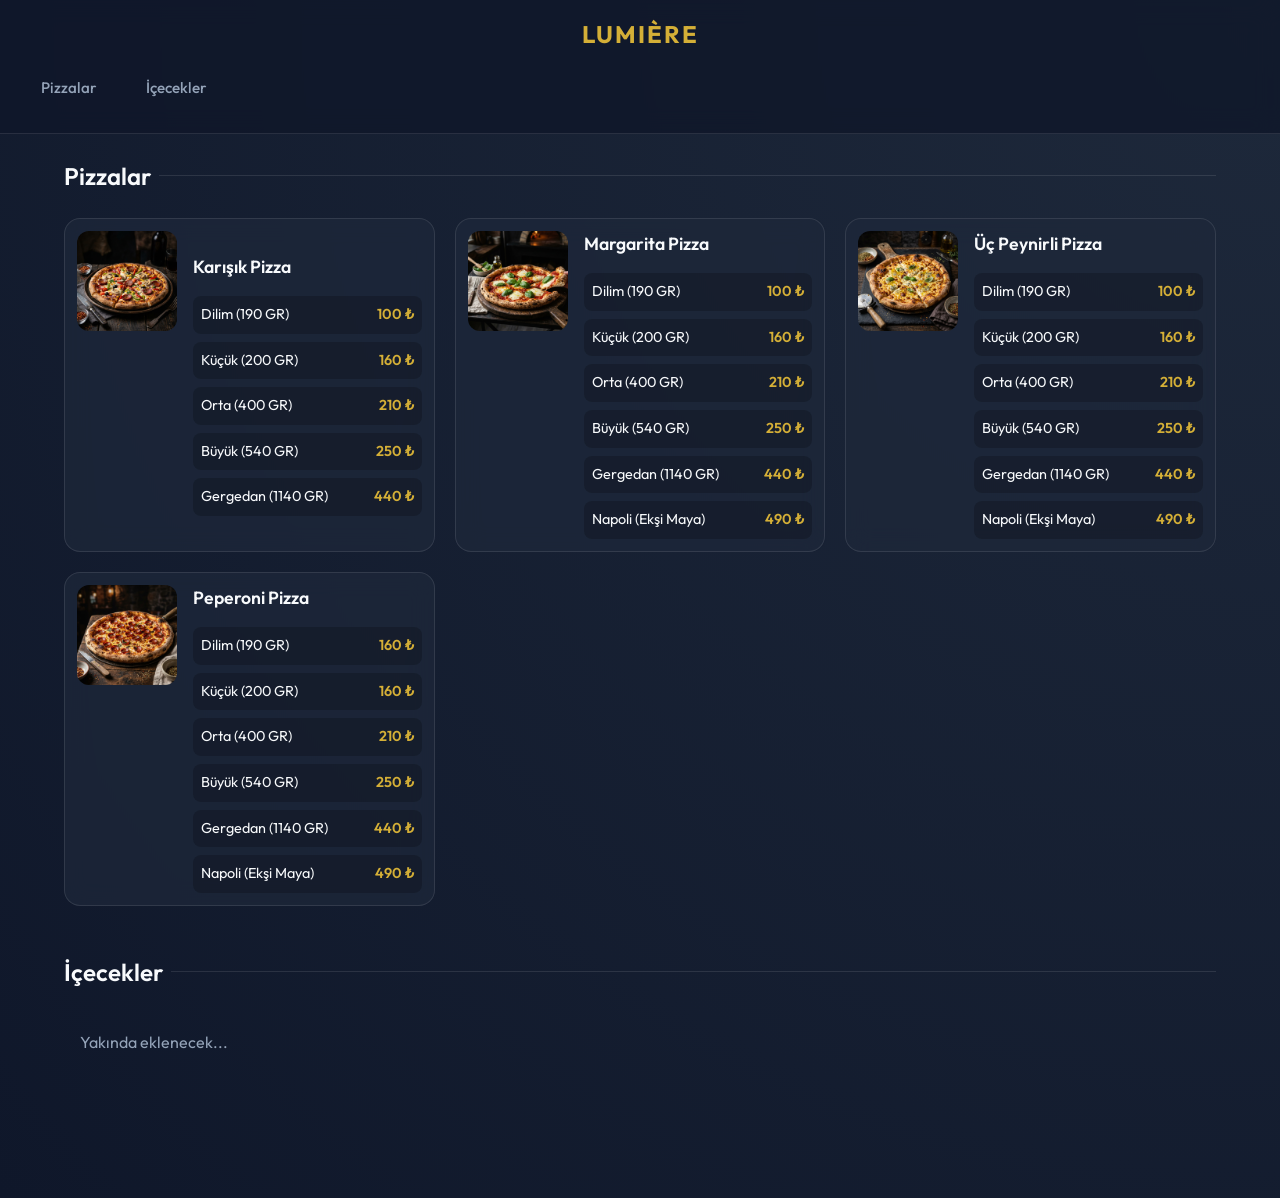
==== QR Menu/index.html @ 3f5f79b6 "Add files via upload" ====
<!DOCTYPE html>
<html lang="tr">
<head>
    <meta charset="UTF-8">
    <meta name="viewport" content="width=device-width, initial-scale=1.0, maximum-scale=1.0, user-scalable=no">
    <title>Lumière - QR Menü</title>
    <meta name="description" content="Lumière restoran dijital QR menüsü.">
    <link rel="stylesheet" href="styles.css">
</head>
<body>
    <header>
        <div class="brand">LUMIÈRE</div>
        <nav class="category-nav">
            <a href="#pizzalar" class="category-link active">Pizzalar</a>
            <a href="#icecekler" class="category-link">İçecekler</a>
        </nav>
    </header>

    <main>
        <!-- Pizzalar -->
        <section id="pizzalar" class="menu-section">
            <h2 class="section-title">Pizzalar</h2>
            <div class="menu-grid">
                
                <div class="menu-card">
                    <img src="assets/karisik_pizza.png" alt="Karışık Pizza" class="menu-image">
                    <div class="menu-details">
                        <h3 class="menu-title">Karışık Pizza</h3>
                        <div class="menu-variants">
                            <div class="menu-variant">
                                <span class="variant-name">Dilim (190 GR)</span>
                                <span class="variant-price">100 ₺</span>
                            </div>
                            <div class="menu-variant">
                                <span class="variant-name">Küçük (200 GR)</span>
                                <span class="variant-price">160 ₺</span>
                            </div>
                            <div class="menu-variant">
                                <span class="variant-name">Orta (400 GR)</span>
                                <span class="variant-price">210 ₺</span>
                            </div>
                            <div class="menu-variant">
                                <span class="variant-name">Büyük (540 GR)</span>
                                <span class="variant-price">250 ₺</span>
                            </div>
                            <div class="menu-variant">
                                <span class="variant-name">Gergedan (1140 GR)</span>
                                <span class="variant-price">440 ₺</span>
                            </div>
                        </div>
                    </div>
                </div>

                <div class="menu-card">
                    <img src="assets/margarita_pizza.png" alt="Margarita Pizza" class="menu-image">
                    <div class="menu-details">
                        <h3 class="menu-title">Margarita Pizza</h3>
                        <div class="menu-variants">
                            <div class="menu-variant">
                                <span class="variant-name">Dilim (190 GR)</span>
                                <span class="variant-price">100 ₺</span>
                            </div>
                            <div class="menu-variant">
                                <span class="variant-name">Küçük (200 GR)</span>
                                <span class="variant-price">160 ₺</span>
                            </div>
                            <div class="menu-variant">
                                <span class="variant-name">Orta (400 GR)</span>
                                <span class="variant-price">210 ₺</span>
                            </div>
                            <div class="menu-variant">
                                <span class="variant-name">Büyük (540 GR)</span>
                                <span class="variant-price">250 ₺</span>
                            </div>
                            <div class="menu-variant">
                                <span class="variant-name">Gergedan (1140 GR)</span>
                                <span class="variant-price">440 ₺</span>
                            </div>
                            <div class="menu-variant">
                                <span class="variant-name">Napoli (Ekşi Maya)</span>
                                <span class="variant-price">490 ₺</span>
                            </div>
                        </div>
                    </div>
                </div>

                <div class="menu-card">
                    <img src="assets/uc_peynirli_pizza.png" alt="Üç Peynirli Pizza" class="menu-image">
                    <div class="menu-details">
                        <h3 class="menu-title">Üç Peynirli Pizza</h3>
                        <div class="menu-variants">
                            <div class="menu-variant">
                                <span class="variant-name">Dilim (190 GR)</span>
                                <span class="variant-price">100 ₺</span>
                            </div>
                            <div class="menu-variant">
                                <span class="variant-name">Küçük (200 GR)</span>
                                <span class="variant-price">160 ₺</span>
                            </div>
                            <div class="menu-variant">
                                <span class="variant-name">Orta (400 GR)</span>
                                <span class="variant-price">210 ₺</span>
                            </div>
                            <div class="menu-variant">
                                <span class="variant-name">Büyük (540 GR)</span>
                                <span class="variant-price">250 ₺</span>
                            </div>
                            <div class="menu-variant">
                                <span class="variant-name">Gergedan (1140 GR)</span>
                                <span class="variant-price">440 ₺</span>
                            </div>
                            <div class="menu-variant">
                                <span class="variant-name">Napoli (Ekşi Maya)</span>
                                <span class="variant-price">490 ₺</span>
                            </div>
                        </div>
                    </div>
                </div>

                <div class="menu-card">
                    <img src="assets/peperoni_pizza.png" alt="Peperoni Pizza" class="menu-image">
                    <div class="menu-details">
                        <h3 class="menu-title">Peperoni Pizza</h3>
                        <div class="menu-variants">
                            <div class="menu-variant">
                                <span class="variant-name">Dilim (190 GR)</span>
                                <span class="variant-price">160 ₺</span>
                            </div>
                            <div class="menu-variant">
                                <span class="variant-name">Küçük (200 GR)</span>
                                <span class="variant-price">160 ₺</span>
                            </div>
                            <div class="menu-variant">
                                <span class="variant-name">Orta (400 GR)</span>
                                <span class="variant-price">210 ₺</span>
                            </div>
                            <div class="menu-variant">
                                <span class="variant-name">Büyük (540 GR)</span>
                                <span class="variant-price">250 ₺</span>
                            </div>
                            <div class="menu-variant">
                                <span class="variant-name">Gergedan (1140 GR)</span>
                                <span class="variant-price">440 ₺</span>
                            </div>
                            <div class="menu-variant">
                                <span class="variant-name">Napoli (Ekşi Maya)</span>
                                <span class="variant-price">490 ₺</span>
                            </div>
                        </div>
                    </div>
                </div>
            </div>
        </section>

        <!-- İçecekler -->
        <section id="icecekler" class="menu-section">
            <h2 class="section-title">İçecekler</h2>
            <div class="menu-grid">
                <p style="color: var(--text-muted); padding: 1rem;">Yakında eklenecek...</p>
            </div>
        </section>

    </main>

    <script src="script.js"></script>
</body>
</html>
---- QR Menu/styles.css ----
@import url('https://fonts.googleapis.com/css2?family=Outfit:wght@300;400;500;600;700&display=swap');

:root {
  --bg-color: #0f172a;
  --surface-color: rgba(30, 41, 59, 0.7);
  --surface-border: rgba(255, 255, 255, 0.1);
  --primary: #d4af37; /* Gold accent */
  --text-main: #f8fafc;
  --text-muted: #94a3b8;
  --glass-blur: blur(12px);
}

* {
  margin: 0;
  padding: 0;
  box-sizing: border-box;
}

body {
  font-family: 'Outfit', sans-serif;
  background-color: var(--bg-color);
  background-image: radial-gradient(circle at top right, #1e293b 0%, #0f172a 100%);
  color: var(--text-main);
  line-height: 1.5;
  -webkit-font-smoothing: antialiased;
  min-height: 100vh;
}

/* Header & Nav */
header {
  position: sticky;
  top: 0;
  z-index: 100;
  background: rgba(15, 23, 42, 0.8);
  backdrop-filter: var(--glass-blur);
  -webkit-backdrop-filter: var(--glass-blur);
  border-bottom: 1px solid var(--surface-border);
  padding: 1rem 0;
}

.brand {
  text-align: center;
  font-size: 1.5rem;
  font-weight: 700;
  letter-spacing: 2px;
  text-transform: uppercase;
  color: var(--primary);
  margin-bottom: 1rem;
}

.category-nav {
  display: flex;
  overflow-x: auto;
  gap: 1rem;
  padding: 0 1.5rem 0.5rem;
  scrollbar-width: none; /* Firefox */
}

.category-nav::-webkit-scrollbar {
  display: none; /* Safari and Chrome */
}

.category-link {
  color: var(--text-muted);
  text-decoration: none;
  font-size: 0.95rem;
  font-weight: 500;
  white-space: nowrap;
  padding: 0.5rem 1rem;
  border-radius: 99px;
  transition: all 0.3s ease;
  border: 1px solid transparent;
}

.category-link.active {
  color: var(--primary);
  background: rgba(212, 175, 55, 0.1);
  border-color: rgba(212, 175, 55, 0.3);
}

/* Main Content */
main {
  padding: 1.5rem;
  padding-bottom: 5rem;
}

.menu-section {
  margin-bottom: 3rem;
  scroll-margin-top: 140px; /* Offset for sticky header */
}

.section-title {
  font-size: 1.5rem;
  font-weight: 600;
  margin-bottom: 1.5rem;
  display: flex;
  align-items: center;
  gap: 0.5rem;
}

.section-title::after {
  content: '';
  flex-grow: 1;
  height: 1px;
  background: var(--surface-border);
}

.menu-grid {
  display: grid;
  gap: 1.25rem;
}

/* Cards */
.menu-card {
  display: flex;
  gap: 1rem;
  background: var(--surface-color);
  border: 1px solid var(--surface-border);
  border-radius: 16px;
  padding: 0.75rem;
  backdrop-filter: var(--glass-blur);
  -webkit-backdrop-filter: var(--glass-blur);
  transition: transform 0.3s ease, box-shadow 0.3s ease;
  opacity: 0;
  transform: translateY(20px);
  animation: fadeUp 0.6s ease forwards;
}

.menu-card:active {
  transform: scale(0.98);
}

.menu-image {
  width: 100px;
  height: 100px;
  border-radius: 12px;
  object-fit: cover;
  flex-shrink: 0;
}

.menu-details {
  flex-grow: 1;
  display: flex;
  flex-direction: column;
  justify-content: center;
}

.menu-title {
  font-size: 1.1rem;
  font-weight: 600;
  margin-bottom: 0.25rem;
}

.menu-desc {
  font-size: 0.85rem;
  color: var(--text-muted);
  margin-bottom: 0.75rem;
  display: -webkit-box;
  -webkit-line-clamp: 2;
  -webkit-box-orient: vertical;
  overflow: hidden;
}

.menu-price {
  font-size: 1.1rem;
  font-weight: 700;
  color: var(--primary);
  margin-top: auto;
}

.menu-variants {
  display: flex;
  flex-direction: column;
  gap: 0.5rem;
  margin-top: 0.75rem;
}

.menu-variant {
  display: flex;
  justify-content: space-between;
  align-items: center;
  font-size: 0.9rem;
  padding: 0.5rem;
  background: rgba(0, 0, 0, 0.2);
  border-radius: 8px;
}

.variant-name {
  color: var(--text-main);
}

.variant-price {
  font-weight: 600;
  color: var(--primary);
}

/* Animations */
@keyframes fadeUp {
  to {
    opacity: 1;
    transform: translateY(0);
  }
}

/* Staggered animation delays */
.menu-card:nth-child(1) { animation-delay: 0.1s; }
.menu-card:nth-child(2) { animation-delay: 0.2s; }
.menu-card:nth-child(3) { animation-delay: 0.3s; }
.menu-card:nth-child(4) { animation-delay: 0.4s; }

/* Responsive (Tablets & Desktop) */
@media (min-width: 768px) {
  .menu-grid {
    grid-template-columns: repeat(2, 1fr);
  }
}
@media (min-width: 1024px) {
  main {
    max-width: 1200px;
    margin: 0 auto;
  }
  .menu-grid {
    grid-template-columns: repeat(3, 1fr);
  }
}
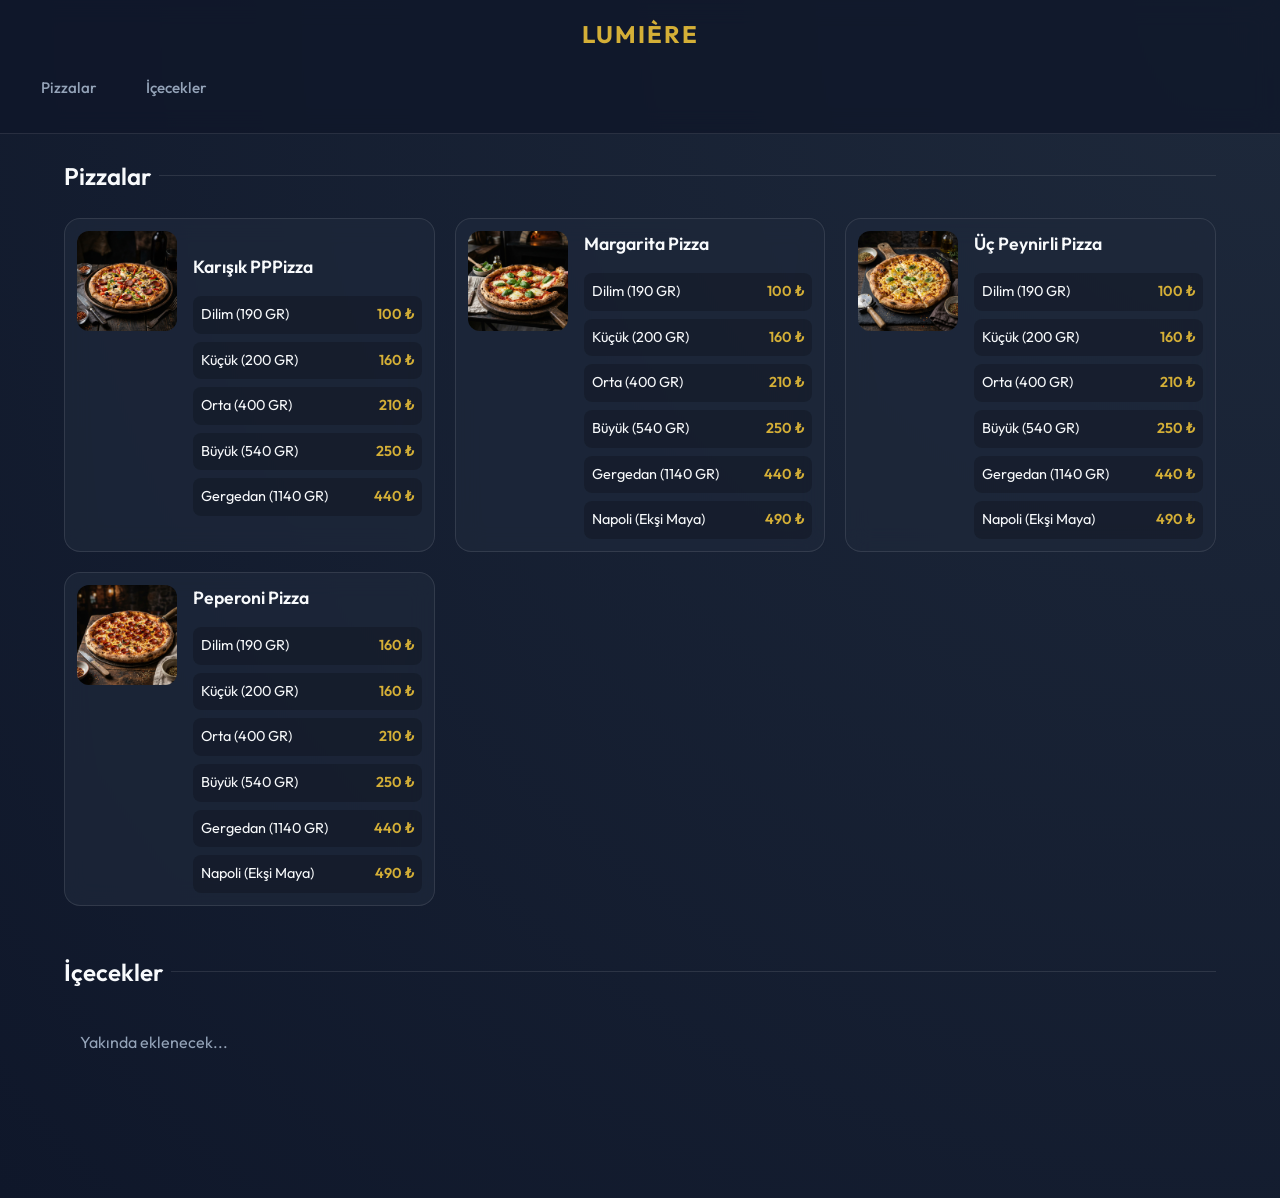
==== commit 0f1d0a24: "PP" ====
--- a/QR Menu/index.html
+++ b/QR Menu/index.html
@@ -25,7 +25,7 @@
                 <div class="menu-card">
                     <img src="assets/karisik_pizza.png" alt="Karışık Pizza" class="menu-image">
                     <div class="menu-details">
-                        <h3 class="menu-title">Karışık Pizza</h3>
+                        <h3 class="menu-title">Karışık PPPizza</h3>
                         <div class="menu-variants">
                             <div class="menu-variant">
                                 <span class="variant-name">Dilim (190 GR)</span>
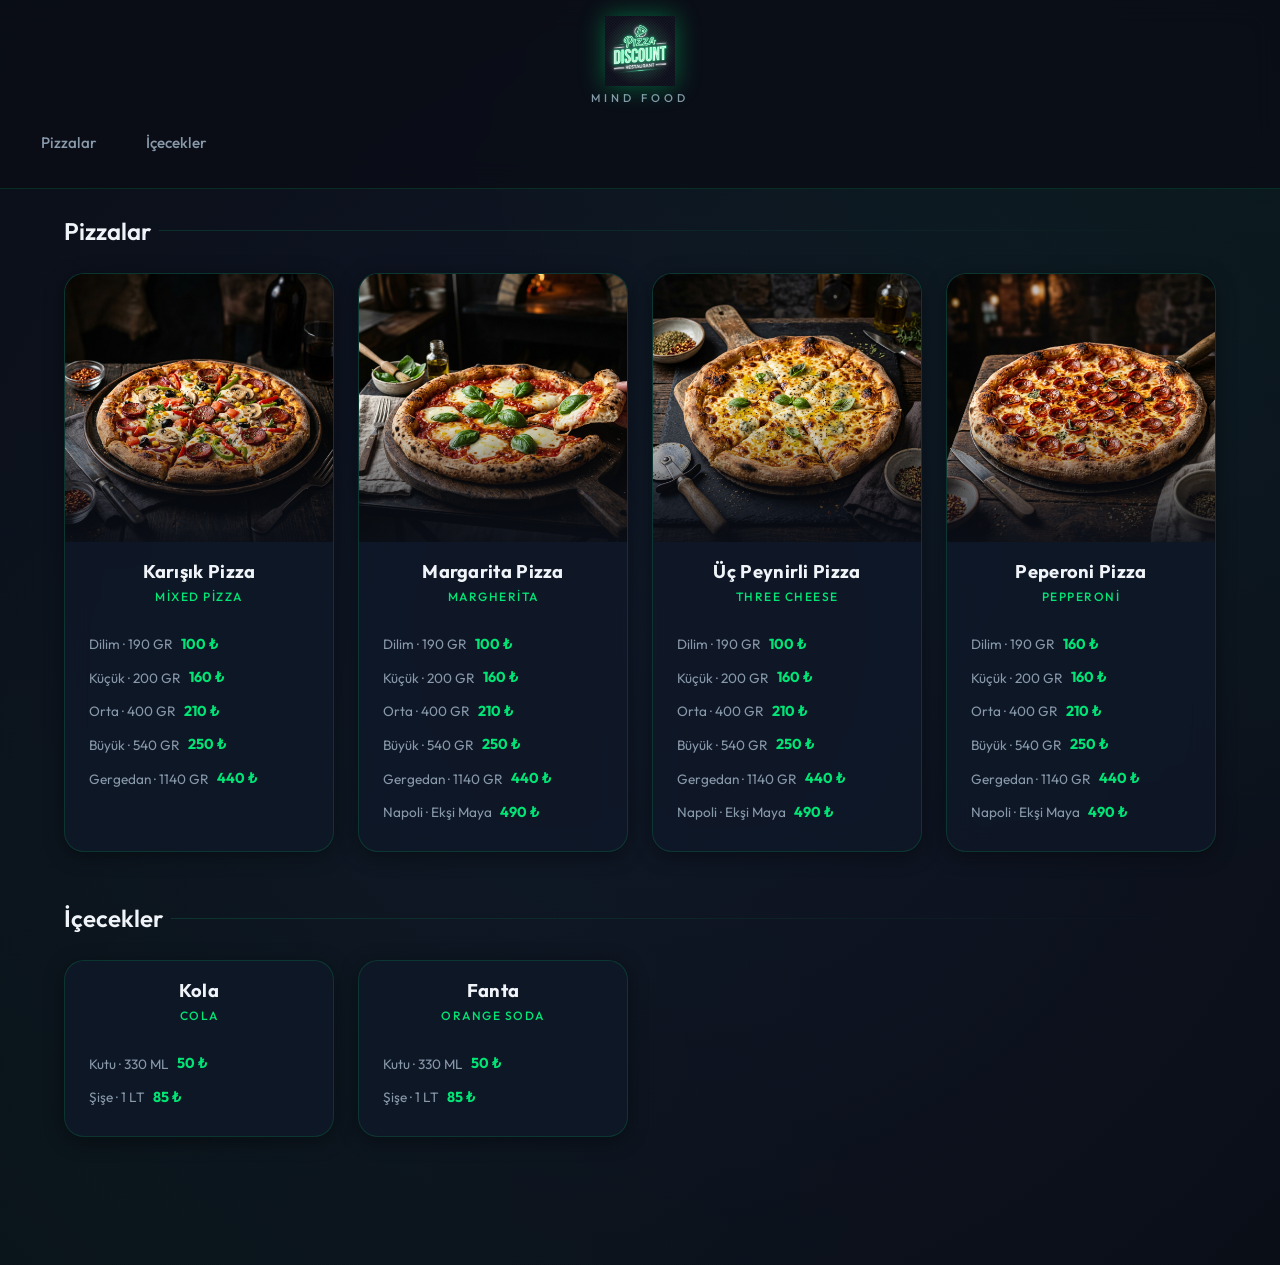
==== commit c30e9747: "Add files via upload" ====
--- a/QR Menu/index.html
+++ b/QR Menu/index.html
@@ -3,13 +3,16 @@
 <head>
     <meta charset="UTF-8">
     <meta name="viewport" content="width=device-width, initial-scale=1.0, maximum-scale=1.0, user-scalable=no">
-    <title>Lumière - QR Menü</title>
-    <meta name="description" content="Lumière restoran dijital QR menüsü.">
+    <title>Discount Pizza - QR Menü</title>
+    <meta name="description" content="Discount Pizza dijital QR menüsü. Mind Food.">
     <link rel="stylesheet" href="styles.css">
 </head>
 <body>
     <header>
-        <div class="brand">LUMIÈRE</div>
+        <div class="brand">
+            <img src="assets/logo.png" alt="Discount Pizza" class="brand-logo">
+            <span class="brand-tagline">MIND FOOD</span>
+        </div>
         <nav class="category-nav">
             <a href="#pizzalar" class="category-link active">Pizzalar</a>
             <a href="#icecekler" class="category-link">İçecekler</a>
@@ -21,134 +24,147 @@
         <section id="pizzalar" class="menu-section">
             <h2 class="section-title">Pizzalar</h2>
             <div class="menu-grid">
-                
-                <div class="menu-card">
-                    <img src="assets/karisik_pizza.png" alt="Karışık Pizza" class="menu-image">
-                    <div class="menu-details">
-                        <h3 class="menu-title">Karışık PPPizza</h3>
-                        <div class="menu-variants">
-                            <div class="menu-variant">
-                                <span class="variant-name">Dilim (190 GR)</span>
-                                <span class="variant-price">100 ₺</span>
-                            </div>
-                            <div class="menu-variant">
-                                <span class="variant-name">Küçük (200 GR)</span>
-                                <span class="variant-price">160 ₺</span>
-                            </div>
-                            <div class="menu-variant">
-                                <span class="variant-name">Orta (400 GR)</span>
-                                <span class="variant-price">210 ₺</span>
-                            </div>
-                            <div class="menu-variant">
-                                <span class="variant-name">Büyük (540 GR)</span>
-                                <span class="variant-price">250 ₺</span>
-                            </div>
-                            <div class="menu-variant">
-                                <span class="variant-name">Gergedan (1140 GR)</span>
-                                <span class="variant-price">440 ₺</span>
-                            </div>
-                        </div>
-                    </div>
-                </div>
-
-                <div class="menu-card">
-                    <img src="assets/margarita_pizza.png" alt="Margarita Pizza" class="menu-image">
+
+                <div class="menu-card">
+                    <div class="menu-image-wrap">
+                        <img src="assets/karisik_pizza.png" alt="Karışık Pizza" class="menu-image">
+                    </div>
+                    <div class="menu-details">
+                        <h3 class="menu-title">Karışık Pizza</h3>
+                        <span class="menu-subtitle">Mixed Pizza</span>
+                    </div>
+                    <div class="menu-variants">
+                        <div class="menu-variant">
+                            <span class="variant-name">Dilim · 190 GR</span>
+                            <span class="variant-price">100 ₺</span>
+                        </div>
+                        <div class="menu-variant">
+                            <span class="variant-name">Küçük · 200 GR</span>
+                            <span class="variant-price">160 ₺</span>
+                        </div>
+                        <div class="menu-variant">
+                            <span class="variant-name">Orta · 400 GR</span>
+                            <span class="variant-price">210 ₺</span>
+                        </div>
+                        <div class="menu-variant">
+                            <span class="variant-name">Büyük · 540 GR</span>
+                            <span class="variant-price">250 ₺</span>
+                        </div>
+                        <div class="menu-variant">
+                            <span class="variant-name">Gergedan · 1140 GR</span>
+                            <span class="variant-price">440 ₺</span>
+                        </div>
+                    </div>
+                </div>
+
+                <div class="menu-card">
+                    <div class="menu-image-wrap">
+                        <img src="assets/margarita_pizza.png" alt="Margarita Pizza" class="menu-image">
+                    </div>
                     <div class="menu-details">
                         <h3 class="menu-title">Margarita Pizza</h3>
-                        <div class="menu-variants">
-                            <div class="menu-variant">
-                                <span class="variant-name">Dilim (190 GR)</span>
-                                <span class="variant-price">100 ₺</span>
-                            </div>
-                            <div class="menu-variant">
-                                <span class="variant-name">Küçük (200 GR)</span>
-                                <span class="variant-price">160 ₺</span>
-                            </div>
-                            <div class="menu-variant">
-                                <span class="variant-name">Orta (400 GR)</span>
-                                <span class="variant-price">210 ₺</span>
-                            </div>
-                            <div class="menu-variant">
-                                <span class="variant-name">Büyük (540 GR)</span>
-                                <span class="variant-price">250 ₺</span>
-                            </div>
-                            <div class="menu-variant">
-                                <span class="variant-name">Gergedan (1140 GR)</span>
-                                <span class="variant-price">440 ₺</span>
-                            </div>
-                            <div class="menu-variant">
-                                <span class="variant-name">Napoli (Ekşi Maya)</span>
-                                <span class="variant-price">490 ₺</span>
-                            </div>
-                        </div>
-                    </div>
-                </div>
-
-                <div class="menu-card">
-                    <img src="assets/uc_peynirli_pizza.png" alt="Üç Peynirli Pizza" class="menu-image">
+                        <span class="menu-subtitle">Margherita</span>
+                    </div>
+                    <div class="menu-variants">
+                        <div class="menu-variant">
+                            <span class="variant-name">Dilim · 190 GR</span>
+                            <span class="variant-price">100 ₺</span>
+                        </div>
+                        <div class="menu-variant">
+                            <span class="variant-name">Küçük · 200 GR</span>
+                            <span class="variant-price">160 ₺</span>
+                        </div>
+                        <div class="menu-variant">
+                            <span class="variant-name">Orta · 400 GR</span>
+                            <span class="variant-price">210 ₺</span>
+                        </div>
+                        <div class="menu-variant">
+                            <span class="variant-name">Büyük · 540 GR</span>
+                            <span class="variant-price">250 ₺</span>
+                        </div>
+                        <div class="menu-variant">
+                            <span class="variant-name">Gergedan · 1140 GR</span>
+                            <span class="variant-price">440 ₺</span>
+                        </div>
+                        <div class="menu-variant">
+                            <span class="variant-name">Napoli · Ekşi Maya</span>
+                            <span class="variant-price">490 ₺</span>
+                        </div>
+                    </div>
+                </div>
+
+                <div class="menu-card">
+                    <div class="menu-image-wrap">
+                        <img src="assets/uc_peynirli_pizza.png" alt="Üç Peynirli Pizza" class="menu-image">
+                    </div>
                     <div class="menu-details">
                         <h3 class="menu-title">Üç Peynirli Pizza</h3>
-                        <div class="menu-variants">
-                            <div class="menu-variant">
-                                <span class="variant-name">Dilim (190 GR)</span>
-                                <span class="variant-price">100 ₺</span>
-                            </div>
-                            <div class="menu-variant">
-                                <span class="variant-name">Küçük (200 GR)</span>
-                                <span class="variant-price">160 ₺</span>
-                            </div>
-                            <div class="menu-variant">
-                                <span class="variant-name">Orta (400 GR)</span>
-                                <span class="variant-price">210 ₺</span>
-                            </div>
-                            <div class="menu-variant">
-                                <span class="variant-name">Büyük (540 GR)</span>
-                                <span class="variant-price">250 ₺</span>
-                            </div>
-                            <div class="menu-variant">
-                                <span class="variant-name">Gergedan (1140 GR)</span>
-                                <span class="variant-price">440 ₺</span>
-                            </div>
-                            <div class="menu-variant">
-                                <span class="variant-name">Napoli (Ekşi Maya)</span>
-                                <span class="variant-price">490 ₺</span>
-                            </div>
-                        </div>
-                    </div>
-                </div>
-
-                <div class="menu-card">
-                    <img src="assets/peperoni_pizza.png" alt="Peperoni Pizza" class="menu-image">
+                        <span class="menu-subtitle">Three Cheese</span>
+                    </div>
+                    <div class="menu-variants">
+                        <div class="menu-variant">
+                            <span class="variant-name">Dilim · 190 GR</span>
+                            <span class="variant-price">100 ₺</span>
+                        </div>
+                        <div class="menu-variant">
+                            <span class="variant-name">Küçük · 200 GR</span>
+                            <span class="variant-price">160 ₺</span>
+                        </div>
+                        <div class="menu-variant">
+                            <span class="variant-name">Orta · 400 GR</span>
+                            <span class="variant-price">210 ₺</span>
+                        </div>
+                        <div class="menu-variant">
+                            <span class="variant-name">Büyük · 540 GR</span>
+                            <span class="variant-price">250 ₺</span>
+                        </div>
+                        <div class="menu-variant">
+                            <span class="variant-name">Gergedan · 1140 GR</span>
+                            <span class="variant-price">440 ₺</span>
+                        </div>
+                        <div class="menu-variant">
+                            <span class="variant-name">Napoli · Ekşi Maya</span>
+                            <span class="variant-price">490 ₺</span>
+                        </div>
+                    </div>
+                </div>
+
+                <div class="menu-card">
+                    <div class="menu-image-wrap">
+                        <img src="assets/peperoni_pizza.png" alt="Peperoni Pizza" class="menu-image">
+                    </div>
                     <div class="menu-details">
                         <h3 class="menu-title">Peperoni Pizza</h3>
-                        <div class="menu-variants">
-                            <div class="menu-variant">
-                                <span class="variant-name">Dilim (190 GR)</span>
-                                <span class="variant-price">160 ₺</span>
-                            </div>
-                            <div class="menu-variant">
-                                <span class="variant-name">Küçük (200 GR)</span>
-                                <span class="variant-price">160 ₺</span>
-                            </div>
-                            <div class="menu-variant">
-                                <span class="variant-name">Orta (400 GR)</span>
-                                <span class="variant-price">210 ₺</span>
-                            </div>
-                            <div class="menu-variant">
-                                <span class="variant-name">Büyük (540 GR)</span>
-                                <span class="variant-price">250 ₺</span>
-                            </div>
-                            <div class="menu-variant">
-                                <span class="variant-name">Gergedan (1140 GR)</span>
-                                <span class="variant-price">440 ₺</span>
-                            </div>
-                            <div class="menu-variant">
-                                <span class="variant-name">Napoli (Ekşi Maya)</span>
-                                <span class="variant-price">490 ₺</span>
-                            </div>
-                        </div>
-                    </div>
-                </div>
+                        <span class="menu-subtitle">Pepperoni</span>
+                    </div>
+                    <div class="menu-variants">
+                        <div class="menu-variant">
+                            <span class="variant-name">Dilim · 190 GR</span>
+                            <span class="variant-price">160 ₺</span>
+                        </div>
+                        <div class="menu-variant">
+                            <span class="variant-name">Küçük · 200 GR</span>
+                            <span class="variant-price">160 ₺</span>
+                        </div>
+                        <div class="menu-variant">
+                            <span class="variant-name">Orta · 400 GR</span>
+                            <span class="variant-price">210 ₺</span>
+                        </div>
+                        <div class="menu-variant">
+                            <span class="variant-name">Büyük · 540 GR</span>
+                            <span class="variant-price">250 ₺</span>
+                        </div>
+                        <div class="menu-variant">
+                            <span class="variant-name">Gergedan · 1140 GR</span>
+                            <span class="variant-price">440 ₺</span>
+                        </div>
+                        <div class="menu-variant">
+                            <span class="variant-name">Napoli · Ekşi Maya</span>
+                            <span class="variant-price">490 ₺</span>
+                        </div>
+                    </div>
+                </div>
+
             </div>
         </section>
 
@@ -156,10 +172,44 @@
         <section id="icecekler" class="menu-section">
             <h2 class="section-title">İçecekler</h2>
             <div class="menu-grid">
-                <p style="color: var(--text-muted); padding: 1rem;">Yakında eklenecek...</p>
+                
+                <div class="menu-card">
+                    <div class="menu-details">
+                        <h3 class="menu-title">Kola</h3>
+                        <span class="menu-subtitle">Cola</span>
+                    </div>
+                    <div class="menu-variants">
+                        <div class="menu-variant">
+                            <span class="variant-name">Kutu · 330 ML</span>
+                            <span class="variant-price">50 ₺</span>
+                        </div>
+                        <div class="menu-variant">
+                            <span class="variant-name">Şişe · 1 LT</span>
+                            <span class="variant-price">85 ₺</span>
+                        </div>
+                    </div>
+                </div>
+
+                <div class="menu-card">
+                    <div class="menu-details">
+                        <h3 class="menu-title">Fanta</h3>
+                        <span class="menu-subtitle">Orange Soda</span>
+                    </div>
+                    <div class="menu-variants">
+                        <div class="menu-variant">
+                            <span class="variant-name">Kutu · 330 ML</span>
+                            <span class="variant-price">50 ₺</span>
+                        </div>
+                        <div class="menu-variant">
+                            <span class="variant-name">Şişe · 1 LT</span>
+                            <span class="variant-price">85 ₺</span>
+                        </div>
+                    </div>
+                </div>
+
+
             </div>
         </section>
-
     </main>
 
     <script src="script.js"></script>
--- a/QR Menu/styles.css
+++ b/QR Menu/styles.css
@@ -1,13 +1,14 @@
 @import url('https://fonts.googleapis.com/css2?family=Outfit:wght@300;400;500;600;700&display=swap');
 
 :root {
-  --bg-color: #0f172a;
-  --surface-color: rgba(30, 41, 59, 0.7);
-  --surface-border: rgba(255, 255, 255, 0.1);
-  --primary: #d4af37; /* Gold accent */
-  --text-main: #f8fafc;
-  --text-muted: #94a3b8;
-  --glass-blur: blur(12px);
+  --bg-color: #0a0e17;
+  --surface-color: rgba(16, 24, 40, 0.8);
+  --surface-border: rgba(0, 230, 118, 0.15);
+  --primary: #00e676; /* Neon green accent */
+  --primary-glow: rgba(0, 230, 118, 0.4);
+  --text-main: #f0f4f8;
+  --text-muted: #8899aa;
+  --glass-blur: blur(14px);
 }
 
 * {
@@ -19,7 +20,10 @@
 body {
   font-family: 'Outfit', sans-serif;
   background-color: var(--bg-color);
-  background-image: radial-gradient(circle at top right, #1e293b 0%, #0f172a 100%);
+  background-image:
+    radial-gradient(ellipse at top right, rgba(0, 230, 118, 0.06) 0%, transparent 50%),
+    radial-gradient(ellipse at bottom left, rgba(0, 230, 118, 0.03) 0%, transparent 50%),
+    radial-gradient(circle at center, #101828 0%, #0a0e17 100%);
   color: var(--text-main);
   line-height: 1.5;
   -webkit-font-smoothing: antialiased;
@@ -31,7 +35,7 @@
   position: sticky;
   top: 0;
   z-index: 100;
-  background: rgba(15, 23, 42, 0.8);
+  background: rgba(10, 14, 23, 0.9);
   backdrop-filter: var(--glass-blur);
   -webkit-backdrop-filter: var(--glass-blur);
   border-bottom: 1px solid var(--surface-border);
@@ -40,12 +44,31 @@
 
 .brand {
   text-align: center;
-  font-size: 1.5rem;
-  font-weight: 700;
-  letter-spacing: 2px;
+  margin-bottom: 1rem;
+  display: flex;
+  flex-direction: column;
+  align-items: center;
+  gap: 0.25rem;
+}
+
+.brand-logo {
+  height: 70px;
+  width: auto;
+  object-fit: contain;
+  filter: drop-shadow(0 0 12px var(--primary-glow));
+  transition: filter 0.3s ease;
+}
+
+.brand-logo:hover {
+  filter: drop-shadow(0 0 20px var(--primary-glow)) drop-shadow(0 0 40px rgba(0, 230, 118, 0.2));
+}
+
+.brand-tagline {
+  font-size: 0.7rem;
+  font-weight: 500;
+  letter-spacing: 4px;
+  color: var(--text-muted);
   text-transform: uppercase;
-  color: var(--primary);
-  margin-bottom: 1rem;
 }
 
 .category-nav {
@@ -72,10 +95,15 @@
   border: 1px solid transparent;
 }
 
+.category-link:hover {
+  color: var(--primary);
+}
+
 .category-link.active {
   color: var(--primary);
-  background: rgba(212, 175, 55, 0.1);
-  border-color: rgba(212, 175, 55, 0.3);
+  background: rgba(0, 230, 118, 0.1);
+  border-color: rgba(0, 230, 118, 0.3);
+  box-shadow: 0 0 8px rgba(0, 230, 118, 0.1);
 }
 
 /* Main Content */
@@ -86,7 +114,7 @@
 
 .menu-section {
   margin-bottom: 3rem;
-  scroll-margin-top: 140px; /* Offset for sticky header */
+  scroll-margin-top: 160px; /* Offset for sticky header */
 }
 
 .section-title {
@@ -102,22 +130,24 @@
   content: '';
   flex-grow: 1;
   height: 1px;
-  background: var(--surface-border);
+  background: linear-gradient(to right, var(--surface-border), transparent);
 }
 
 .menu-grid {
   display: grid;
+  grid-template-columns: 1fr;
   gap: 1.25rem;
 }
 
-/* Cards */
+/* Cards - Vertical Layout */
 .menu-card {
   display: flex;
-  gap: 1rem;
+  flex-direction: column;
   background: var(--surface-color);
   border: 1px solid var(--surface-border);
-  border-radius: 16px;
-  padding: 0.75rem;
+  box-shadow: 0 4px 20px rgba(0, 0, 0, 0.4);
+  border-radius: 20px;
+  overflow: hidden;
   backdrop-filter: var(--glass-blur);
   -webkit-backdrop-filter: var(--glass-blur);
   transition: transform 0.3s ease, box-shadow 0.3s ease;
@@ -126,39 +156,69 @@
   animation: fadeUp 0.6s ease forwards;
 }
 
+.menu-card:hover {
+  transform: translateY(-4px);
+  box-shadow: 0 8px 30px rgba(0, 0, 0, 0.5), 0 0 15px rgba(0, 230, 118, 0.08);
+}
+
 .menu-card:active {
   transform: scale(0.98);
 }
 
+/* Card Image */
+.menu-image-wrap {
+  position: relative;
+  width: 100%;
+  aspect-ratio: 1 / 1;
+  overflow: hidden;
+  background: #111827;
+}
+
 .menu-image {
-  width: 100px;
-  height: 100px;
-  border-radius: 12px;
+  width: 100%;
+  height: 100%;
   object-fit: cover;
-  flex-shrink: 0;
-}
-
+  transition: transform 0.4s ease;
+}
+
+.menu-card:hover .menu-image {
+  transform: scale(1.05);
+}
+
+.menu-image-wrap::after {
+  content: '';
+  position: absolute;
+  bottom: 0;
+  left: 0;
+  right: 0;
+  height: 50%;
+  background: linear-gradient(to top, rgba(10, 14, 23, 0.9) 0%, transparent 100%);
+  pointer-events: none;
+}
+
+/* Card Body */
 .menu-details {
-  flex-grow: 1;
-  display: flex;
-  flex-direction: column;
-  justify-content: center;
+  padding: 1rem 1rem 0.75rem;
+  display: flex;
+  flex-direction: column;
+  align-items: center;
 }
 
 .menu-title {
-  font-size: 1.1rem;
-  font-weight: 600;
-  margin-bottom: 0.25rem;
-}
-
-.menu-desc {
-  font-size: 0.85rem;
-  color: var(--text-muted);
+  font-size: 1.05rem;
+  font-weight: 700;
+  text-align: center;
+  margin-bottom: 0.15rem;
+  letter-spacing: 0.3px;
+}
+
+.menu-subtitle {
+  font-size: 0.75rem;
+  color: var(--primary);
+  text-transform: uppercase;
+  letter-spacing: 1.5px;
+  font-weight: 500;
   margin-bottom: 0.75rem;
-  display: -webkit-box;
-  -webkit-line-clamp: 2;
-  -webkit-box-orient: vertical;
-  overflow: hidden;
 }
 
 .menu-price {
@@ -168,30 +228,33 @@
   margin-top: auto;
 }
 
+/* Fiyat Tablosu */
 .menu-variants {
-  display: flex;
-  flex-direction: column;
+  width: 100%;
+  display: flex;
+  flex-direction: column;
+  gap: 0.25rem;
+  padding: 0 1.5rem 1.5rem 1.5rem;
+}
+
+.menu-variant {
+  display: flex;
+  justify-content: flex-start;
+  align-items: center;
+  font-size: 0.85rem;
+  padding: 0.25rem 0;
   gap: 0.5rem;
-  margin-top: 0.75rem;
-}
-
-.menu-variant {
-  display: flex;
-  justify-content: space-between;
-  align-items: center;
+}
+
+.variant-name {
+  color: var(--text-muted);
+  font-weight: 400;
+}
+
+.variant-price {
+  font-weight: 700;
+  color: var(--primary);
   font-size: 0.9rem;
-  padding: 0.5rem;
-  background: rgba(0, 0, 0, 0.2);
-  border-radius: 8px;
-}
-
-.variant-name {
-  color: var(--text-main);
-}
-
-.variant-price {
-  font-weight: 600;
-  color: var(--primary);
 }
 
 /* Animations */
@@ -212,6 +275,10 @@
 @media (min-width: 768px) {
   .menu-grid {
     grid-template-columns: repeat(2, 1fr);
+    gap: 1.5rem;
+  }
+  .menu-title {
+    font-size: 1.15rem;
   }
 }
 @media (min-width: 1024px) {
@@ -220,6 +287,7 @@
     margin: 0 auto;
   }
   .menu-grid {
-    grid-template-columns: repeat(3, 1fr);
-  }
-}
+    grid-template-columns: repeat(4, 1fr);
+    gap: 1.5rem;
+  }
+}
